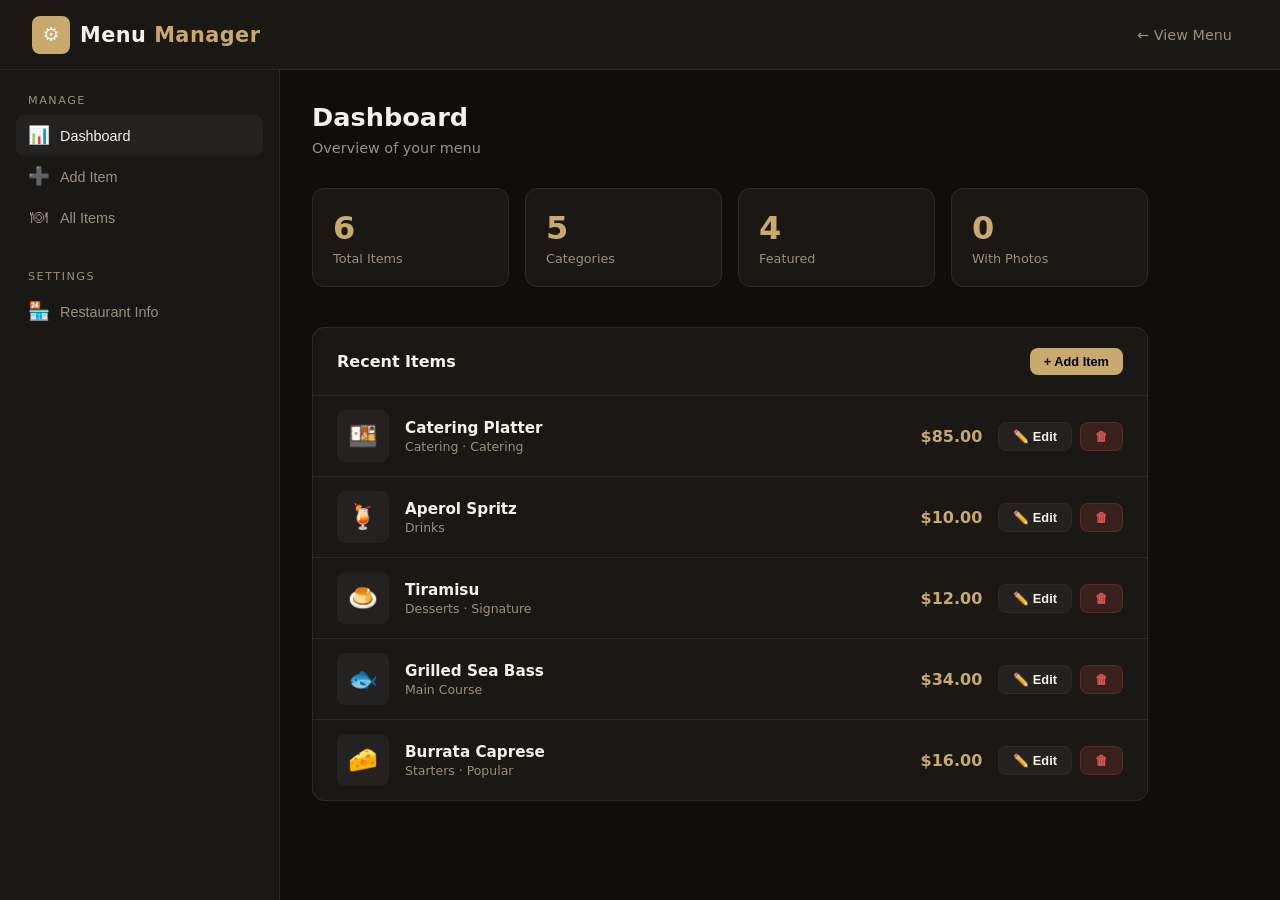
==== admin.html @ a6dc69e6 "menu mangment system" ====
<!DOCTYPE html>
<html lang="en">
<head>
  <meta charset="UTF-8" />
  <meta name="viewport" content="width=device-width, initial-scale=1.0" />
  <title>Admin — Menu Manager</title>
  <link rel="stylesheet" href="style.css" />
</head>
<body>

<header class="site-header">
  <div class="logo">
    <div class="logo-icon">⚙️</div>
    <div class="logo-text">Menu <span>Manager</span></div>
  </div>
  <nav class="header-nav">
    <a href="index.html">← View Menu</a>
  </nav>
</header>

<div class="admin-layout">

  <!-- SIDEBAR -->
  <aside class="admin-sidebar">
    <div class="sidebar-section">
      <div class="sidebar-label">Manage</div>
      <button class="sidebar-btn active" data-view="dashboard" onclick="switchView('dashboard', this)">
        <span class="icon">📊</span> Dashboard
      </button>
      <button class="sidebar-btn" data-view="add-item" onclick="switchView('add-item', this)">
        <span class="icon">➕</span> Add Item
      </button>
      <button class="sidebar-btn" data-view="items" onclick="switchView('items', this)">
        <span class="icon">🍽</span> All Items
      </button>
    </div>
    <div class="sidebar-section">
      <div class="sidebar-label">Settings</div>
      <button class="sidebar-btn" data-view="settings" onclick="switchView('settings', this)">
        <span class="icon">🏪</span> Restaurant Info
      </button>
    </div>
  </aside>

  <!-- MAIN CONTENT -->
  <main class="admin-main">

    <!-- DASHBOARD -->
    <div id="view-dashboard">
      <div class="admin-page-title">Dashboard</div>
      <div class="admin-page-sub">Overview of your menu</div>
      <div class="stats-row" id="stats-row"></div>
      <div class="items-card">
        <div class="items-header">
          <h2>Recent Items</h2>
          <button class="btn btn-primary btn-sm" onclick="switchView('add-item', document.querySelector('[data-view=add-item]'))">+ Add Item</button>
        </div>
        <ul class="items-list" id="recent-list"></ul>
      </div>
    </div>

    <!-- ADD / EDIT ITEM -->
    <div id="view-add-item" style="display:none">
      <div class="admin-page-title" id="form-title">Add New Item</div>
      <div class="admin-page-sub">Fill in the details below</div>

      <div class="form-card">
        <h2>Item Details</h2>
        <form id="item-form" novalidate>
          <input type="hidden" id="edit-id" />
          <div class="form-grid">
            <div class="form-group">
              <label for="f-title">Food Title *</label>
              <input type="text" id="f-title" placeholder="e.g. Truffle Risotto" required />
            </div>
            <div class="form-group">
              <label for="f-category">Category *</label>
              <select id="f-category" required>
                <option value="">Select category…</option>
              </select>
            </div>
            <div class="form-group">
              <label for="f-price">Price (USD) *</label>
              <input type="number" id="f-price" placeholder="0.00" min="0" step="0.01" required />
            </div>
            <div class="form-group">
              <label for="f-badge">Badge / Label</label>
              <input type="text" id="f-badge" placeholder="e.g. Chef's Pick, Popular…" />
            </div>
            <div class="form-group">
              <label for="f-emoji">Emoji (if no photo)</label>
              <input type="text" id="f-emoji" placeholder="🍝" maxlength="4" />
            </div>
            <div class="form-group full">
              <label for="f-desc">Short Description *</label>
              <textarea id="f-desc" placeholder="Brief description shown on the menu card…" required></textarea>
            </div>
            <div class="form-group full">
              <label for="f-recipe">Recipe &amp; Ingredients</label>
              <textarea id="f-recipe" style="min-height:140px" placeholder="List ingredients and preparation steps…"></textarea>
            </div>
            <div class="form-group full">
              <label>Photo</label>
              <div class="upload-zone" id="upload-zone">
                <input type="file" id="f-image" accept="image/*" aria-label="Upload food photo" />
                <div class="upload-icon">📷</div>
                <div class="upload-text">Click or drag &amp; drop a photo<br><small>JPG, PNG, WebP — max 5MB</small></div>
                <div class="upload-preview" id="upload-preview">
                  <img id="preview-img" src="" alt="Preview" />
                </div>
              </div>
            </div>
          </div>
          <div class="form-actions">
            <button type="submit" class="btn btn-primary" id="submit-btn">Save Item</button>
            <button type="button" class="btn btn-ghost" onclick="resetForm()">Clear</button>
          </div>
        </form>
      </div>
    </div>

    <!-- ALL ITEMS -->
    <div id="view-items" style="display:none">
      <div class="admin-page-title">All Items</div>
      <div class="admin-page-sub">Manage your menu items</div>
      <div class="items-card">
        <div class="items-header">
          <h2 id="items-count">Items</h2>
          <input type="search" class="search-input" id="search-input" placeholder="Search items…" oninput="renderItemsList()" />
        </div>
        <ul class="items-list" id="items-list"></ul>
      </div>
    </div>

    <!-- SETTINGS -->
    <div id="view-settings" style="display:none">
      <div class="admin-page-title">Restaurant Info</div>
      <div class="admin-page-sub">This info appears on the public menu page</div>
      <div class="form-card">
        <h2>Details</h2>
        <form id="settings-form" novalidate>
          <div class="form-grid">
            <div class="form-group">
              <label for="s-name">Restaurant Name</label>
              <input type="text" id="s-name" />
            </div>
            <div class="form-group">
              <label for="s-tagline">Tagline</label>
              <input type="text" id="s-tagline" placeholder="e.g. Fine Dining &amp; Catering" />
            </div>
            <div class="form-group">
              <label for="s-phone">Display Phone</label>
              <input type="tel" id="s-phone" placeholder="+1 (555) 123-4567" />
            </div>
            <div class="form-group">
              <label for="s-whatsapp">
                WhatsApp Number <span style="color:var(--text-muted);font-weight:400">(optional)</span>
              </label>
              <input type="tel" id="s-whatsapp" placeholder="e.g. 447547226868 — digits only, with country code" />
            </div>
            <div class="form-group">
              <label for="s-telegram">
                Telegram Number / Username <span style="color:var(--text-muted);font-weight:400">(optional)</span>
              </label>
              <input type="text" id="s-telegram" placeholder="e.g. 447547226868 or @yourusername" />
            </div>
            <div class="form-group">
              <label for="s-email">Email</label>
              <input type="email" id="s-email" />
            </div>
            <div class="form-group">
              <label for="s-address">Address</label>
              <input type="text" id="s-address" />
            </div>
            <div class="form-group full">
              <label for="s-desc">About / Description</label>
              <textarea id="s-desc"></textarea>
            </div>
          </div>
          <div class="form-actions">
            <button type="submit" class="btn btn-primary">Save Changes</button>
          </div>
        </form>
      </div>

      <!-- EXPORT -->
      <div class="form-card" style="margin-top:0">
        <h2>📤 Publish Menu</h2>
        <p style="color:var(--text-muted);font-size:0.9rem;margin-bottom:20px;line-height:1.6">
          Customers load the menu from <code style="background:var(--bg3);padding:2px 6px;border-radius:4px">menu.json</code> on your server.
          After making changes, export and upload this file to your hosting (Netlify, GitHub Pages, cPanel, etc.).
        </p>
        <div style="background:var(--bg3);border-radius:10px;padding:16px;margin-bottom:20px;font-size:0.85rem;line-height:1.8;color:var(--text-muted)">
          <strong style="color:var(--text)">How it works:</strong><br>
          1. Edit your menu items and restaurant info above<br>
          2. Click <strong style="color:var(--primary)">Export menu.json</strong> to download the file<br>
          3. Upload <code style="background:var(--bg);padding:1px 5px;border-radius:3px">menu.json</code> to the same folder as <code style="background:var(--bg);padding:1px 5px;border-radius:3px">index.html</code> on your host<br>
          4. Customers scanning your QR code will see the updated menu instantly
        </div>
        <button class="btn btn-primary" onclick="exportMenuJSON()">⬇ Export menu.json</button>
      </div>
    </div>

  </main>
</div>

<!-- DELETE CONFIRM MODAL -->
<div class="modal-overlay" id="confirm-overlay">
  <div class="modal" style="max-width:400px;padding:32px;border-radius:16px">
    <div style="font-size:2rem;margin-bottom:12px">🗑️</div>
    <div style="font-size:1.1rem;font-weight:700;margin-bottom:8px">Delete Item?</div>
    <div style="color:var(--text-muted);font-size:0.9rem;margin-bottom:24px" id="confirm-msg">This action cannot be undone.</div>
    <div style="display:flex;gap:12px">
      <button class="btn btn-danger" id="confirm-yes">Delete</button>
      <button class="btn btn-ghost" onclick="closeConfirm()">Cancel</button>
    </div>
  </div>
</div>

<script src="app.js"></script>
<script>
  // ── STATE ───────────────────────────────────────────────────
  let items = [];
  let currentImageData = '';
  let pendingDeleteId = null;

  // ── INIT ────────────────────────────────────────────────────
  function init() {
    items = getItems();
    populateCategorySelect();
    loadSettings();
    renderDashboard();
    setupImageUpload();
    setupForms();
  }

  function populateCategorySelect() {
    const sel = document.getElementById('f-category');
    sel.innerHTML = '<option value="">Select category…</option>';
    CATEGORIES.forEach(cat => {
      const opt = document.createElement('option');
      opt.value = cat;
      opt.textContent = cat;
      sel.appendChild(opt);
    });
    // Also add any custom categories already in use
    const existing = [...new Set(items.map(i => i.category))];
    existing.forEach(cat => {
      if (!CATEGORIES.includes(cat)) {
        const opt = document.createElement('option');
        opt.value = cat;
        opt.textContent = cat;
        sel.appendChild(opt);
      }
    });
  }

  // ── VIEW SWITCHING ──────────────────────────────────────────
  function switchView(view, btn) {
    document.querySelectorAll('[id^="view-"]').forEach(el => el.style.display = 'none');
    document.getElementById(`view-${view}`).style.display = 'block';
    document.querySelectorAll('.sidebar-btn').forEach(b => b.classList.remove('active'));
    if (btn) btn.classList.add('active');

    if (view === 'items') renderItemsList();
    if (view === 'dashboard') renderDashboard();
  }

  // ── DASHBOARD ───────────────────────────────────────────────
  function renderDashboard() {
    const cats = [...new Set(items.map(i => i.category))];
    document.getElementById('stats-row').innerHTML = `
      <div class="stat-card"><div class="stat-value">${items.length}</div><div class="stat-label">Total Items</div></div>
      <div class="stat-card"><div class="stat-value">${cats.length}</div><div class="stat-label">Categories</div></div>
      <div class="stat-card"><div class="stat-value">${items.filter(i=>i.badge).length}</div><div class="stat-label">Featured</div></div>
      <div class="stat-card"><div class="stat-value">${items.filter(i=>i.image).length}</div><div class="stat-label">With Photos</div></div>
    `;
    const recent = [...items].slice(-5).reverse();
    document.getElementById('recent-list').innerHTML = recent.map(item => itemRowHTML(item)).join('') || '<li style="padding:24px;text-align:center;color:var(--text-muted)">No items yet</li>';
    attachRowListeners(document.getElementById('recent-list'));
  }

  // ── ITEMS LIST ──────────────────────────────────────────────
  function renderItemsList() {
    const q = (document.getElementById('search-input')?.value || '').toLowerCase();
    const filtered = q ? items.filter(i =>
      i.title.toLowerCase().includes(q) ||
      i.category.toLowerCase().includes(q)
    ) : items;

    document.getElementById('items-count').textContent = `${filtered.length} Item${filtered.length !== 1 ? 's' : ''}`;
    const list = document.getElementById('items-list');
    list.innerHTML = filtered.map(item => itemRowHTML(item)).join('') ||
      '<li style="padding:40px;text-align:center;color:var(--text-muted)">No items found</li>';
    attachRowListeners(list);
  }

  function itemRowHTML(item) {
    const thumb = item.image
      ? `<div class="item-thumb"><img src="${item.image}" alt="${escHtml(item.title)}" /></div>`
      : `<div class="item-thumb">${item.emoji || '🍽'}</div>`;
    return `
      <li class="item-row" data-id="${item.id}">
        ${thumb}
        <div class="item-info">
          <div class="item-name">${escHtml(item.title)}</div>
          <div class="item-meta">${escHtml(item.category)}${item.badge ? ` · ${escHtml(item.badge)}` : ''}</div>
        </div>
        <div class="item-price">$${escHtml(item.price)}</div>
        <div class="item-actions">
          <button class="btn btn-ghost btn-sm edit-btn" data-id="${item.id}">✏️ Edit</button>
          <button class="btn btn-danger btn-sm delete-btn" data-id="${item.id}">🗑</button>
        </div>
      </li>`;
  }

  function attachRowListeners(container) {
    container.querySelectorAll('.edit-btn').forEach(btn => {
      btn.addEventListener('click', () => editItem(btn.dataset.id));
    });
    container.querySelectorAll('.delete-btn').forEach(btn => {
      btn.addEventListener('click', () => confirmDelete(btn.dataset.id));
    });
  }

  // ── FORM ────────────────────────────────────────────────────
  function setupForms() {
    document.getElementById('item-form').addEventListener('submit', e => {
      e.preventDefault();
      saveItem();
    });
    document.getElementById('settings-form').addEventListener('submit', e => {
      e.preventDefault();
      saveSettings();
    });
  }

  function saveItem() {
    const id = document.getElementById('edit-id').value;
    const title = document.getElementById('f-title').value.trim();
    const category = document.getElementById('f-category').value;
    const price = parseFloat(document.getElementById('f-price').value).toFixed(2);
    const desc = document.getElementById('f-desc').value.trim();

    if (!title || !category || !price || !desc) {
      showToast('Please fill in all required fields', 'error');
      return;
    }

    const item = {
      id: id || generateId(),
      title,
      category,
      price,
      description: desc,
      recipe: document.getElementById('f-recipe').value.trim(),
      badge: document.getElementById('f-badge').value.trim(),
      emoji: document.getElementById('f-emoji').value.trim() || '🍽',
      image: currentImageData,
    };

    if (id) {
      const idx = items.findIndex(i => i.id === id);
      if (idx !== -1) items[idx] = item;
      showToast('Item updated successfully');
    } else {
      items.push(item);
      showToast('Item added to menu');
    }

    saveItems(items);
    resetForm();
    switchView('items', document.querySelector('[data-view=items]'));
    renderItemsList();
  }

  function editItem(id) {
    const item = items.find(i => i.id === id);
    if (!item) return;

    document.getElementById('edit-id').value = item.id;
    document.getElementById('f-title').value = item.title;
    document.getElementById('f-category').value = item.category;
    document.getElementById('f-price').value = item.price;
    document.getElementById('f-desc').value = item.description;
    document.getElementById('f-recipe').value = item.recipe || '';
    document.getElementById('f-badge').value = item.badge || '';
    document.getElementById('f-emoji').value = item.emoji || '';
    currentImageData = item.image || '';

    if (item.image) {
      document.getElementById('preview-img').src = item.image;
      document.getElementById('upload-preview').style.display = 'block';
    } else {
      document.getElementById('upload-preview').style.display = 'none';
    }

    document.getElementById('form-title').textContent = 'Edit Item';
    document.getElementById('submit-btn').textContent = 'Update Item';
    switchView('add-item', document.querySelector('[data-view=add-item]'));
    window.scrollTo({ top: 0, behavior: 'smooth' });
  }

  function resetForm() {
    document.getElementById('item-form').reset();
    document.getElementById('edit-id').value = '';
    document.getElementById('form-title').textContent = 'Add New Item';
    document.getElementById('submit-btn').textContent = 'Save Item';
    document.getElementById('upload-preview').style.display = 'none';
    currentImageData = '';
  }

  // ── IMAGE UPLOAD ─────────────────────────────────────────────
  function setupImageUpload() {
    const zone = document.getElementById('upload-zone');
    const input = document.getElementById('f-image');

    input.addEventListener('change', async () => {
      const file = input.files[0];
      if (!file) return;
      if (file.size > 5 * 1024 * 1024) {
        showToast('Image must be under 5MB', 'error');
        return;
      }
      currentImageData = await readFileAsDataURL(file);
      document.getElementById('preview-img').src = currentImageData;
      document.getElementById('upload-preview').style.display = 'block';
    });

    zone.addEventListener('dragover', e => { e.preventDefault(); zone.classList.add('drag-over'); });
    zone.addEventListener('dragleave', () => zone.classList.remove('drag-over'));
    zone.addEventListener('drop', async e => {
      e.preventDefault();
      zone.classList.remove('drag-over');
      const file = e.dataTransfer.files[0];
      if (!file || !file.type.startsWith('image/')) return;
      if (file.size > 5 * 1024 * 1024) { showToast('Image must be under 5MB', 'error'); return; }
      currentImageData = await readFileAsDataURL(file);
      document.getElementById('preview-img').src = currentImageData;
      document.getElementById('upload-preview').style.display = 'block';
    });
  }

  // ── DELETE ───────────────────────────────────────────────────
  function confirmDelete(id) {
    const item = items.find(i => i.id === id);
    if (!item) return;
    pendingDeleteId = id;
    document.getElementById('confirm-msg').textContent = `Delete "${item.title}"? This cannot be undone.`;
    document.getElementById('confirm-overlay').classList.add('open');
  }

  function closeConfirm() {
    document.getElementById('confirm-overlay').classList.remove('open');
    pendingDeleteId = null;
  }

  document.getElementById('confirm-yes').addEventListener('click', () => {
    if (!pendingDeleteId) return;
    items = items.filter(i => i.id !== pendingDeleteId);
    saveItems(items);
    closeConfirm();
    showToast('Item deleted');
    renderItemsList();
    renderDashboard();
  });

  document.getElementById('confirm-overlay').addEventListener('click', e => {
    if (e.target === document.getElementById('confirm-overlay')) closeConfirm();
  });

  // ── SETTINGS ────────────────────────────────────────────────
  function loadSettings() {
    const info = getRestaurantInfo();
    document.getElementById('s-name').value = info.name || '';
    document.getElementById('s-tagline').value = info.tagline || '';
    document.getElementById('s-phone').value = info.phone || '';
    document.getElementById('s-whatsapp').value = info.whatsapp || '';
    document.getElementById('s-telegram').value = info.telegram || '';
    document.getElementById('s-email').value = info.email || '';
    document.getElementById('s-address').value = info.address || '';
    document.getElementById('s-desc').value = info.description || '';
  }

  function saveSettings() {
    const info = {
      name: document.getElementById('s-name').value.trim(),
      tagline: document.getElementById('s-tagline').value.trim(),
      phone: document.getElementById('s-phone').value.trim(),
      whatsapp: document.getElementById('s-whatsapp').value.replace(/\D/g, ''),
      telegram: document.getElementById('s-telegram').value.trim(),
      email: document.getElementById('s-email').value.trim(),
      address: document.getElementById('s-address').value.trim(),
      description: document.getElementById('s-desc').value.trim(),
    };
    saveRestaurantInfo(info);
    showToast('Restaurant info saved');
  }

  // ── EXPORT menu.json ─────────────────────────────────────────
  function exportMenuJSON() {
    const data = {
      restaurant: getRestaurantInfo(),
      items: getItems(),
    };
    const blob = new Blob([JSON.stringify(data, null, 2)], { type: 'application/json' });
    const url = URL.createObjectURL(blob);
    const a = document.createElement('a');
    a.href = url;
    a.download = 'menu.json';
    a.click();
    URL.revokeObjectURL(url);
    showToast('menu.json downloaded — upload it to your host');
  }

  // ── UTILS ────────────────────────────────────────────────────
  function escHtml(str) {
    return String(str ?? '').replace(/&/g,'&amp;').replace(/</g,'&lt;').replace(/>/g,'&gt;').replace(/"/g,'&quot;');
  }

  init();
</script>
</body>
</html>
---- style.css ----
* {
  margin: 0;
  padding: 0;
  box-sizing: border-box;
}

:root {
  --primary: #c8a96e;
  --primary-dark: #a8843e;
  --bg: #0f0e0c;
  --bg2: #1a1814;
  --bg3: #242220;
  --text: #f5f0e8;
  --text-muted: #9a9080;
  --border: #2e2b26;
  --danger: #e05555;
  --success: #5cb85c;
  --radius: 12px;
  --shadow: 0 4px 24px rgba(0,0,0,0.4);
}

body {
  font-family: 'Segoe UI', system-ui, sans-serif;
  background: var(--bg);
  color: var(--text);
  min-height: 100vh;
}

/* ── HEADER ── */
.site-header {
  background: var(--bg2);
  border-bottom: 1px solid var(--border);
  padding: 0 2rem;
  display: flex;
  align-items: center;
  justify-content: space-between;
  height: 70px;
  position: sticky;
  top: 0;
  z-index: 100;
  backdrop-filter: blur(10px);
}

.logo {
  display: flex;
  align-items: center;
  gap: 10px;
}

.logo-icon {
  width: 38px;
  height: 38px;
  background: var(--primary);
  border-radius: 8px;
  display: flex;
  align-items: center;
  justify-content: center;
  font-size: 1.2rem;
}

.logo-text {
  font-size: 1.3rem;
  font-weight: 700;
  letter-spacing: 0.5px;
}

.logo-text span {
  color: var(--primary);
}

.header-nav a {
  color: var(--text-muted);
  text-decoration: none;
  font-size: 0.9rem;
  padding: 8px 16px;
  border-radius: 8px;
  transition: all 0.2s;
}

.header-nav a:hover {
  color: var(--text);
  background: var(--bg3);
}

/* ── HERO ── */
.hero {
  text-align: center;
  padding: 80px 2rem 60px;
  background: radial-gradient(ellipse at top, #2a2318 0%, var(--bg) 70%);
}

.hero-tag {
  display: inline-block;
  background: rgba(200,169,110,0.15);
  color: var(--primary);
  border: 1px solid rgba(200,169,110,0.3);
  padding: 4px 14px;
  border-radius: 20px;
  font-size: 0.8rem;
  letter-spacing: 1px;
  text-transform: uppercase;
  margin-bottom: 20px;
}

.hero h1 {
  font-size: clamp(2rem, 5vw, 3.5rem);
  font-weight: 800;
  line-height: 1.15;
  margin-bottom: 16px;
}

.hero h1 span {
  color: var(--primary);
}

.hero p {
  color: var(--text-muted);
  font-size: 1.1rem;
  max-width: 500px;
  margin: 0 auto 32px;
}

/* ── CATEGORY FILTER ── */
.category-bar {
  display: flex;
  gap: 10px;
  justify-content: center;
  flex-wrap: wrap;
  padding: 0 2rem 48px;
}

.cat-btn {
  background: var(--bg3);
  border: 1px solid var(--border);
  color: var(--text-muted);
  padding: 8px 20px;
  border-radius: 30px;
  cursor: pointer;
  font-size: 0.9rem;
  transition: all 0.2s;
}

.cat-btn:hover,
.cat-btn.active {
  background: var(--primary);
  border-color: var(--primary);
  color: #000;
  font-weight: 600;
}

/* ── MENU GRID ── */
.menu-section {
  padding: 0 2rem 80px;
  max-width: 1200px;
  margin: 0 auto;
}

.section-title {
  font-size: 1.4rem;
  font-weight: 700;
  margin-bottom: 24px;
  padding-bottom: 12px;
  border-bottom: 1px solid var(--border);
  display: flex;
  align-items: center;
  gap: 10px;
}

.section-title::before {
  content: '';
  width: 4px;
  height: 22px;
  background: var(--primary);
  border-radius: 2px;
  display: inline-block;
}

.menu-grid {
  display: grid;
  grid-template-columns: repeat(auto-fill, minmax(280px, 1fr));
  gap: 24px;
}

.menu-card {
  background: var(--bg2);
  border: 1px solid var(--border);
  border-radius: var(--radius);
  overflow: hidden;
  transition: transform 0.2s, box-shadow 0.2s;
  cursor: pointer;
}

.menu-card:hover {
  transform: translateY(-4px);
  box-shadow: var(--shadow);
  border-color: rgba(200,169,110,0.3);
}

.card-img {
  width: 100%;
  height: 200px;
  object-fit: cover;
  background: var(--bg3);
  display: flex;
  align-items: center;
  justify-content: center;
  font-size: 3rem;
}

.card-img img {
  width: 100%;
  height: 100%;
  object-fit: cover;
}

.card-body {
  padding: 16px;
}

.card-category {
  font-size: 0.75rem;
  color: var(--primary);
  text-transform: uppercase;
  letter-spacing: 0.8px;
  margin-bottom: 6px;
}

.card-title {
  font-size: 1.1rem;
  font-weight: 700;
  margin-bottom: 8px;
}

.card-desc {
  font-size: 0.85rem;
  color: var(--text-muted);
  line-height: 1.5;
  margin-bottom: 14px;
  display: -webkit-box;
  -webkit-line-clamp: 2;
  line-clamp: 2;
  -webkit-box-orient: vertical;
  overflow: hidden;
}

.card-footer {
  display: flex;
  align-items: center;
  justify-content: space-between;
}

.card-price {
  font-size: 1.2rem;
  font-weight: 800;
  color: var(--primary);
}

.card-badge {
  font-size: 0.75rem;
  padding: 3px 10px;
  border-radius: 20px;
  background: rgba(200,169,110,0.15);
  color: var(--primary);
  border: 1px solid rgba(200,169,110,0.2);
}

/* ── MODAL (recipe view) ── */
.modal-overlay {
  position: fixed;
  inset: 0;
  background: rgba(0,0,0,0.75);
  z-index: 200;
  display: flex;
  align-items: center;
  justify-content: center;
  padding: 20px;
  opacity: 0;
  pointer-events: none;
  transition: opacity 0.2s;
}

.modal-overlay.open {
  opacity: 1;
  pointer-events: all;
}

.modal {
  background: var(--bg2);
  border: 1px solid var(--border);
  border-radius: 16px;
  max-width: 560px;
  width: 100%;
  max-height: 90vh;
  overflow-y: auto;
  transform: scale(0.95);
  transition: transform 0.2s;
}

.modal-overlay.open .modal {
  transform: scale(1);
}

.modal-img {
  width: 100%;
  height: 260px;
  object-fit: cover;
  background: var(--bg3);
  display: flex;
  align-items: center;
  justify-content: center;
  font-size: 5rem;
  border-radius: 16px 16px 0 0;
}

.modal-img img {
  width: 100%;
  height: 100%;
  object-fit: cover;
  border-radius: 16px 16px 0 0;
}

.modal-body {
  padding: 24px;
}

.modal-category {
  font-size: 0.75rem;
  color: var(--primary);
  text-transform: uppercase;
  letter-spacing: 1px;
  margin-bottom: 8px;
}

.modal-title {
  font-size: 1.6rem;
  font-weight: 800;
  margin-bottom: 12px;
}

.modal-price {
  font-size: 1.4rem;
  font-weight: 800;
  color: var(--primary);
  margin-bottom: 16px;
}

.modal-desc {
  color: var(--text-muted);
  line-height: 1.7;
  margin-bottom: 20px;
}

.modal-recipe-title {
  font-size: 0.85rem;
  text-transform: uppercase;
  letter-spacing: 1px;
  color: var(--text-muted);
  margin-bottom: 10px;
}

.modal-recipe {
  background: var(--bg3);
  border-radius: 8px;
  padding: 16px;
  font-size: 0.9rem;
  line-height: 1.7;
  color: var(--text);
  white-space: pre-wrap;
}

.modal-close {
  position: absolute;
  top: 16px;
  right: 16px;
  background: rgba(0,0,0,0.5);
  border: none;
  color: #fff;
  width: 36px;
  height: 36px;
  border-radius: 50%;
  cursor: pointer;
  font-size: 1.1rem;
  display: flex;
  align-items: center;
  justify-content: center;
}

.modal-wrapper {
  position: relative;
}

/* ── EMPTY STATE ── */
.empty-state {
  text-align: center;
  padding: 80px 20px;
  color: var(--text-muted);
}

.empty-state .icon {
  font-size: 3rem;
  margin-bottom: 16px;
}

/* ── FOOTER ── */
footer {
  text-align: center;
  padding: 32px;
  border-top: 1px solid var(--border);
  color: var(--text-muted);
  font-size: 0.85rem;
}

footer a {
  color: var(--primary);
  text-decoration: none;
}

/* ══════════════════════════════
   ADMIN PAGE
══════════════════════════════ */

.admin-layout {
  display: grid;
  grid-template-columns: 280px 1fr;
  min-height: calc(100vh - 70px);
}

.admin-sidebar {
  background: var(--bg2);
  border-right: 1px solid var(--border);
  padding: 24px 16px;
  position: sticky;
  top: 70px;
  height: calc(100vh - 70px);
  overflow-y: auto;
}

.sidebar-section {
  margin-bottom: 32px;
}

.sidebar-label {
  font-size: 0.7rem;
  text-transform: uppercase;
  letter-spacing: 1.5px;
  color: var(--text-muted);
  padding: 0 12px;
  margin-bottom: 8px;
}

.sidebar-btn {
  display: flex;
  align-items: center;
  gap: 10px;
  width: 100%;
  padding: 10px 12px;
  border-radius: 8px;
  border: none;
  background: transparent;
  color: var(--text-muted);
  cursor: pointer;
  font-size: 0.9rem;
  text-align: left;
  transition: all 0.15s;
  text-decoration: none;
}

.sidebar-btn:hover,
.sidebar-btn.active {
  background: var(--bg3);
  color: var(--text);
}

.sidebar-btn .icon {
  font-size: 1.1rem;
  width: 22px;
  text-align: center;
}

.admin-main {
  padding: 32px;
  max-width: 900px;
}

.admin-page-title {
  font-size: 1.6rem;
  font-weight: 800;
  margin-bottom: 8px;
}

.admin-page-sub {
  color: var(--text-muted);
  margin-bottom: 32px;
  font-size: 0.9rem;
}

/* ── STATS ── */
.stats-row {
  display: grid;
  grid-template-columns: repeat(auto-fill, minmax(160px, 1fr));
  gap: 16px;
  margin-bottom: 40px;
}

.stat-card {
  background: var(--bg2);
  border: 1px solid var(--border);
  border-radius: var(--radius);
  padding: 20px;
}

.stat-value {
  font-size: 2rem;
  font-weight: 800;
  color: var(--primary);
}

.stat-label {
  font-size: 0.8rem;
  color: var(--text-muted);
  margin-top: 4px;
}

/* ── FORM ── */
.form-card {
  background: var(--bg2);
  border: 1px solid var(--border);
  border-radius: var(--radius);
  padding: 28px;
  margin-bottom: 32px;
}

.form-card h2 {
  font-size: 1.1rem;
  font-weight: 700;
  margin-bottom: 24px;
  padding-bottom: 14px;
  border-bottom: 1px solid var(--border);
}

.form-grid {
  display: grid;
  grid-template-columns: 1fr 1fr;
  gap: 16px;
}

.form-group {
  display: flex;
  flex-direction: column;
  gap: 6px;
}

.form-group.full {
  grid-column: 1 / -1;
}

label {
  font-size: 0.82rem;
  color: var(--text-muted);
  font-weight: 500;
}

input, select, textarea {
  background: var(--bg3);
  border: 1px solid var(--border);
  border-radius: 8px;
  color: var(--text);
  padding: 10px 14px;
  font-size: 0.9rem;
  outline: none;
  transition: border-color 0.2s;
  font-family: inherit;
}

input:focus, select:focus, textarea:focus {
  border-color: var(--primary);
}

textarea {
  resize: vertical;
  min-height: 90px;
}

select option {
  background: var(--bg3);
}

/* ── IMAGE UPLOAD ── */
.upload-zone {
  border: 2px dashed var(--border);
  border-radius: 10px;
  padding: 28px;
  text-align: center;
  cursor: pointer;
  transition: all 0.2s;
  position: relative;
}

.upload-zone:hover,
.upload-zone.drag-over {
  border-color: var(--primary);
  background: rgba(200,169,110,0.05);
}

.upload-zone input[type="file"] {
  position: absolute;
  inset: 0;
  opacity: 0;
  cursor: pointer;
  width: 100%;
  height: 100%;
}

.upload-icon {
  font-size: 2rem;
  margin-bottom: 8px;
}

.upload-text {
  font-size: 0.85rem;
  color: var(--text-muted);
}

.upload-preview {
  margin-top: 12px;
  display: none;
}

.upload-preview img {
  max-height: 140px;
  border-radius: 8px;
  border: 1px solid var(--border);
}

/* ── BUTTONS ── */
.btn {
  padding: 10px 22px;
  border-radius: 8px;
  border: none;
  cursor: pointer;
  font-size: 0.9rem;
  font-weight: 600;
  transition: all 0.2s;
  display: inline-flex;
  align-items: center;
  gap: 8px;
}

.btn-primary {
  background: var(--primary);
  color: #000;
}

.btn-primary:hover {
  background: var(--primary-dark);
}

.btn-ghost {
  background: var(--bg3);
  color: var(--text);
  border: 1px solid var(--border);
}

.btn-ghost:hover {
  border-color: var(--primary);
  color: var(--primary);
}

.btn-danger {
  background: rgba(224,85,85,0.15);
  color: var(--danger);
  border: 1px solid rgba(224,85,85,0.2);
}

.btn-danger:hover {
  background: var(--danger);
  color: #fff;
}

.btn-sm {
  padding: 6px 14px;
  font-size: 0.8rem;
}

.form-actions {
  display: flex;
  gap: 12px;
  margin-top: 20px;
  padding-top: 20px;
  border-top: 1px solid var(--border);
}

/* ── ITEMS TABLE ── */
.items-card {
  background: var(--bg2);
  border: 1px solid var(--border);
  border-radius: var(--radius);
  overflow: hidden;
}

.items-header {
  padding: 20px 24px;
  border-bottom: 1px solid var(--border);
  display: flex;
  align-items: center;
  justify-content: space-between;
}

.items-header h2 {
  font-size: 1rem;
  font-weight: 700;
}

.search-input {
  background: var(--bg3);
  border: 1px solid var(--border);
  border-radius: 8px;
  color: var(--text);
  padding: 8px 14px;
  font-size: 0.85rem;
  outline: none;
  width: 220px;
}

.search-input:focus {
  border-color: var(--primary);
}

.items-list {
  list-style: none;
}

.item-row {
  display: flex;
  align-items: center;
  gap: 16px;
  padding: 14px 24px;
  border-bottom: 1px solid var(--border);
  transition: background 0.15s;
}

.item-row:last-child {
  border-bottom: none;
}

.item-row:hover {
  background: var(--bg3);
}

.item-thumb {
  width: 52px;
  height: 52px;
  border-radius: 8px;
  object-fit: cover;
  background: var(--bg3);
  flex-shrink: 0;
  display: flex;
  align-items: center;
  justify-content: center;
  font-size: 1.5rem;
  overflow: hidden;
}

.item-thumb img {
  width: 100%;
  height: 100%;
  object-fit: cover;
}

.item-info {
  flex: 1;
  min-width: 0;
}

.item-name {
  font-weight: 600;
  font-size: 0.95rem;
  white-space: nowrap;
  overflow: hidden;
  text-overflow: ellipsis;
}

.item-meta {
  font-size: 0.78rem;
  color: var(--text-muted);
  margin-top: 2px;
}

.item-price {
  font-weight: 700;
  color: var(--primary);
  font-size: 1rem;
  flex-shrink: 0;
}

.item-actions {
  display: flex;
  gap: 8px;
  flex-shrink: 0;
}

/* ── TOAST ── */
.toast {
  position: fixed;
  bottom: 24px;
  right: 24px;
  background: var(--bg2);
  border: 1px solid var(--border);
  border-radius: 10px;
  padding: 14px 20px;
  font-size: 0.9rem;
  z-index: 999;
  transform: translateY(80px);
  opacity: 0;
  transition: all 0.3s;
  display: flex;
  align-items: center;
  gap: 10px;
  max-width: 320px;
  box-shadow: var(--shadow);
}

.toast.show {
  transform: translateY(0);
  opacity: 1;
}

.toast.success { border-left: 3px solid var(--success); }
.toast.error   { border-left: 3px solid var(--danger); }

/* ── RESPONSIVE ── */
@media (max-width: 768px) {
  .admin-layout {
    grid-template-columns: 1fr;
  }

  .admin-sidebar {
    position: static;
    height: auto;
    border-right: none;
    border-bottom: 1px solid var(--border);
    display: flex;
    gap: 8px;
    padding: 12px;
    overflow-x: auto;
  }

  .sidebar-section {
    margin: 0;
    display: flex;
    gap: 4px;
  }

  .sidebar-label { display: none; }

  .admin-main {
    padding: 20px 16px;
  }

  .form-grid {
    grid-template-columns: 1fr;
  }

  .menu-grid {
    grid-template-columns: repeat(auto-fill, minmax(240px, 1fr));
  }

  .site-header {
    padding: 0 1rem;
  }
}
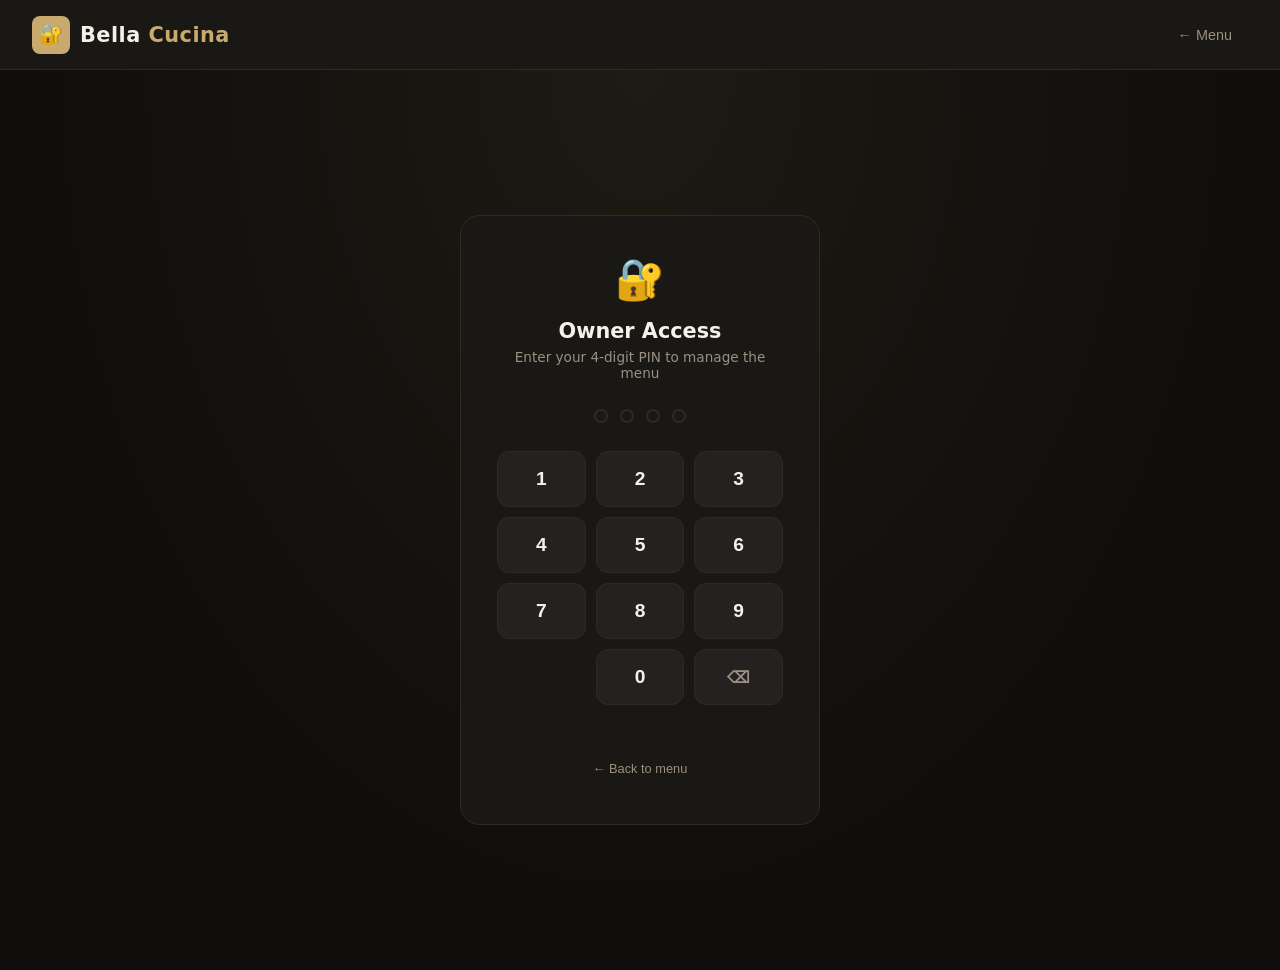
==== commit 691b3e53: "improvments" ====
--- a/admin.html
+++ b/admin.html
@@ -2,523 +2,10 @@
 <html lang="en">
 <head>
   <meta charset="UTF-8" />
-  <meta name="viewport" content="width=device-width, initial-scale=1.0" />
-  <title>Admin — Menu Manager</title>
-  <link rel="stylesheet" href="style.css" />
+  <meta http-equiv="refresh" content="0; url=index.html#admin" />
+  <title>Redirecting…</title>
 </head>
 <body>
-
-<header class="site-header">
-  <div class="logo">
-    <div class="logo-icon">⚙️</div>
-    <div class="logo-text">Menu <span>Manager</span></div>
-  </div>
-  <nav class="header-nav">
-    <a href="index.html">← View Menu</a>
-  </nav>
-</header>
-
-<div class="admin-layout">
-
-  <!-- SIDEBAR -->
-  <aside class="admin-sidebar">
-    <div class="sidebar-section">
-      <div class="sidebar-label">Manage</div>
-      <button class="sidebar-btn active" data-view="dashboard" onclick="switchView('dashboard', this)">
-        <span class="icon">📊</span> Dashboard
-      </button>
-      <button class="sidebar-btn" data-view="add-item" onclick="switchView('add-item', this)">
-        <span class="icon">➕</span> Add Item
-      </button>
-      <button class="sidebar-btn" data-view="items" onclick="switchView('items', this)">
-        <span class="icon">🍽</span> All Items
-      </button>
-    </div>
-    <div class="sidebar-section">
-      <div class="sidebar-label">Settings</div>
-      <button class="sidebar-btn" data-view="settings" onclick="switchView('settings', this)">
-        <span class="icon">🏪</span> Restaurant Info
-      </button>
-    </div>
-  </aside>
-
-  <!-- MAIN CONTENT -->
-  <main class="admin-main">
-
-    <!-- DASHBOARD -->
-    <div id="view-dashboard">
-      <div class="admin-page-title">Dashboard</div>
-      <div class="admin-page-sub">Overview of your menu</div>
-      <div class="stats-row" id="stats-row"></div>
-      <div class="items-card">
-        <div class="items-header">
-          <h2>Recent Items</h2>
-          <button class="btn btn-primary btn-sm" onclick="switchView('add-item', document.querySelector('[data-view=add-item]'))">+ Add Item</button>
-        </div>
-        <ul class="items-list" id="recent-list"></ul>
-      </div>
-    </div>
-
-    <!-- ADD / EDIT ITEM -->
-    <div id="view-add-item" style="display:none">
-      <div class="admin-page-title" id="form-title">Add New Item</div>
-      <div class="admin-page-sub">Fill in the details below</div>
-
-      <div class="form-card">
-        <h2>Item Details</h2>
-        <form id="item-form" novalidate>
-          <input type="hidden" id="edit-id" />
-          <div class="form-grid">
-            <div class="form-group">
-              <label for="f-title">Food Title *</label>
-              <input type="text" id="f-title" placeholder="e.g. Truffle Risotto" required />
-            </div>
-            <div class="form-group">
-              <label for="f-category">Category *</label>
-              <select id="f-category" required>
-                <option value="">Select category…</option>
-              </select>
-            </div>
-            <div class="form-group">
-              <label for="f-price">Price (USD) *</label>
-              <input type="number" id="f-price" placeholder="0.00" min="0" step="0.01" required />
-            </div>
-            <div class="form-group">
-              <label for="f-badge">Badge / Label</label>
-              <input type="text" id="f-badge" placeholder="e.g. Chef's Pick, Popular…" />
-            </div>
-            <div class="form-group">
-              <label for="f-emoji">Emoji (if no photo)</label>
-              <input type="text" id="f-emoji" placeholder="🍝" maxlength="4" />
-            </div>
-            <div class="form-group full">
-              <label for="f-desc">Short Description *</label>
-              <textarea id="f-desc" placeholder="Brief description shown on the menu card…" required></textarea>
-            </div>
-            <div class="form-group full">
-              <label for="f-recipe">Recipe &amp; Ingredients</label>
-              <textarea id="f-recipe" style="min-height:140px" placeholder="List ingredients and preparation steps…"></textarea>
-            </div>
-            <div class="form-group full">
-              <label>Photo</label>
-              <div class="upload-zone" id="upload-zone">
-                <input type="file" id="f-image" accept="image/*" aria-label="Upload food photo" />
-                <div class="upload-icon">📷</div>
-                <div class="upload-text">Click or drag &amp; drop a photo<br><small>JPG, PNG, WebP — max 5MB</small></div>
-                <div class="upload-preview" id="upload-preview">
-                  <img id="preview-img" src="" alt="Preview" />
-                </div>
-              </div>
-            </div>
-          </div>
-          <div class="form-actions">
-            <button type="submit" class="btn btn-primary" id="submit-btn">Save Item</button>
-            <button type="button" class="btn btn-ghost" onclick="resetForm()">Clear</button>
-          </div>
-        </form>
-      </div>
-    </div>
-
-    <!-- ALL ITEMS -->
-    <div id="view-items" style="display:none">
-      <div class="admin-page-title">All Items</div>
-      <div class="admin-page-sub">Manage your menu items</div>
-      <div class="items-card">
-        <div class="items-header">
-          <h2 id="items-count">Items</h2>
-          <input type="search" class="search-input" id="search-input" placeholder="Search items…" oninput="renderItemsList()" />
-        </div>
-        <ul class="items-list" id="items-list"></ul>
-      </div>
-    </div>
-
-    <!-- SETTINGS -->
-    <div id="view-settings" style="display:none">
-      <div class="admin-page-title">Restaurant Info</div>
-      <div class="admin-page-sub">This info appears on the public menu page</div>
-      <div class="form-card">
-        <h2>Details</h2>
-        <form id="settings-form" novalidate>
-          <div class="form-grid">
-            <div class="form-group">
-              <label for="s-name">Restaurant Name</label>
-              <input type="text" id="s-name" />
-            </div>
-            <div class="form-group">
-              <label for="s-tagline">Tagline</label>
-              <input type="text" id="s-tagline" placeholder="e.g. Fine Dining &amp; Catering" />
-            </div>
-            <div class="form-group">
-              <label for="s-phone">Display Phone</label>
-              <input type="tel" id="s-phone" placeholder="+1 (555) 123-4567" />
-            </div>
-            <div class="form-group">
-              <label for="s-whatsapp">
-                WhatsApp Number <span style="color:var(--text-muted);font-weight:400">(optional)</span>
-              </label>
-              <input type="tel" id="s-whatsapp" placeholder="e.g. 447547226868 — digits only, with country code" />
-            </div>
-            <div class="form-group">
-              <label for="s-telegram">
-                Telegram Number / Username <span style="color:var(--text-muted);font-weight:400">(optional)</span>
-              </label>
-              <input type="text" id="s-telegram" placeholder="e.g. 447547226868 or @yourusername" />
-            </div>
-            <div class="form-group">
-              <label for="s-email">Email</label>
-              <input type="email" id="s-email" />
-            </div>
-            <div class="form-group">
-              <label for="s-address">Address</label>
-              <input type="text" id="s-address" />
-            </div>
-            <div class="form-group full">
-              <label for="s-desc">About / Description</label>
-              <textarea id="s-desc"></textarea>
-            </div>
-          </div>
-          <div class="form-actions">
-            <button type="submit" class="btn btn-primary">Save Changes</button>
-          </div>
-        </form>
-      </div>
-
-      <!-- EXPORT -->
-      <div class="form-card" style="margin-top:0">
-        <h2>📤 Publish Menu</h2>
-        <p style="color:var(--text-muted);font-size:0.9rem;margin-bottom:20px;line-height:1.6">
-          Customers load the menu from <code style="background:var(--bg3);padding:2px 6px;border-radius:4px">menu.json</code> on your server.
-          After making changes, export and upload this file to your hosting (Netlify, GitHub Pages, cPanel, etc.).
-        </p>
-        <div style="background:var(--bg3);border-radius:10px;padding:16px;margin-bottom:20px;font-size:0.85rem;line-height:1.8;color:var(--text-muted)">
-          <strong style="color:var(--text)">How it works:</strong><br>
-          1. Edit your menu items and restaurant info above<br>
-          2. Click <strong style="color:var(--primary)">Export menu.json</strong> to download the file<br>
-          3. Upload <code style="background:var(--bg);padding:1px 5px;border-radius:3px">menu.json</code> to the same folder as <code style="background:var(--bg);padding:1px 5px;border-radius:3px">index.html</code> on your host<br>
-          4. Customers scanning your QR code will see the updated menu instantly
-        </div>
-        <button class="btn btn-primary" onclick="exportMenuJSON()">⬇ Export menu.json</button>
-      </div>
-    </div>
-
-  </main>
-</div>
-
-<!-- DELETE CONFIRM MODAL -->
-<div class="modal-overlay" id="confirm-overlay">
-  <div class="modal" style="max-width:400px;padding:32px;border-radius:16px">
-    <div style="font-size:2rem;margin-bottom:12px">🗑️</div>
-    <div style="font-size:1.1rem;font-weight:700;margin-bottom:8px">Delete Item?</div>
-    <div style="color:var(--text-muted);font-size:0.9rem;margin-bottom:24px" id="confirm-msg">This action cannot be undone.</div>
-    <div style="display:flex;gap:12px">
-      <button class="btn btn-danger" id="confirm-yes">Delete</button>
-      <button class="btn btn-ghost" onclick="closeConfirm()">Cancel</button>
-    </div>
-  </div>
-</div>
-
-<script src="app.js"></script>
-<script>
-  // ── STATE ───────────────────────────────────────────────────
-  let items = [];
-  let currentImageData = '';
-  let pendingDeleteId = null;
-
-  // ── INIT ────────────────────────────────────────────────────
-  function init() {
-    items = getItems();
-    populateCategorySelect();
-    loadSettings();
-    renderDashboard();
-    setupImageUpload();
-    setupForms();
-  }
-
-  function populateCategorySelect() {
-    const sel = document.getElementById('f-category');
-    sel.innerHTML = '<option value="">Select category…</option>';
-    CATEGORIES.forEach(cat => {
-      const opt = document.createElement('option');
-      opt.value = cat;
-      opt.textContent = cat;
-      sel.appendChild(opt);
-    });
-    // Also add any custom categories already in use
-    const existing = [...new Set(items.map(i => i.category))];
-    existing.forEach(cat => {
-      if (!CATEGORIES.includes(cat)) {
-        const opt = document.createElement('option');
-        opt.value = cat;
-        opt.textContent = cat;
-        sel.appendChild(opt);
-      }
-    });
-  }
-
-  // ── VIEW SWITCHING ──────────────────────────────────────────
-  function switchView(view, btn) {
-    document.querySelectorAll('[id^="view-"]').forEach(el => el.style.display = 'none');
-    document.getElementById(`view-${view}`).style.display = 'block';
-    document.querySelectorAll('.sidebar-btn').forEach(b => b.classList.remove('active'));
-    if (btn) btn.classList.add('active');
-
-    if (view === 'items') renderItemsList();
-    if (view === 'dashboard') renderDashboard();
-  }
-
-  // ── DASHBOARD ───────────────────────────────────────────────
-  function renderDashboard() {
-    const cats = [...new Set(items.map(i => i.category))];
-    document.getElementById('stats-row').innerHTML = `
-      <div class="stat-card"><div class="stat-value">${items.length}</div><div class="stat-label">Total Items</div></div>
-      <div class="stat-card"><div class="stat-value">${cats.length}</div><div class="stat-label">Categories</div></div>
-      <div class="stat-card"><div class="stat-value">${items.filter(i=>i.badge).length}</div><div class="stat-label">Featured</div></div>
-      <div class="stat-card"><div class="stat-value">${items.filter(i=>i.image).length}</div><div class="stat-label">With Photos</div></div>
-    `;
-    const recent = [...items].slice(-5).reverse();
-    document.getElementById('recent-list').innerHTML = recent.map(item => itemRowHTML(item)).join('') || '<li style="padding:24px;text-align:center;color:var(--text-muted)">No items yet</li>';
-    attachRowListeners(document.getElementById('recent-list'));
-  }
-
-  // ── ITEMS LIST ──────────────────────────────────────────────
-  function renderItemsList() {
-    const q = (document.getElementById('search-input')?.value || '').toLowerCase();
-    const filtered = q ? items.filter(i =>
-      i.title.toLowerCase().includes(q) ||
-      i.category.toLowerCase().includes(q)
-    ) : items;
-
-    document.getElementById('items-count').textContent = `${filtered.length} Item${filtered.length !== 1 ? 's' : ''}`;
-    const list = document.getElementById('items-list');
-    list.innerHTML = filtered.map(item => itemRowHTML(item)).join('') ||
-      '<li style="padding:40px;text-align:center;color:var(--text-muted)">No items found</li>';
-    attachRowListeners(list);
-  }
-
-  function itemRowHTML(item) {
-    const thumb = item.image
-      ? `<div class="item-thumb"><img src="${item.image}" alt="${escHtml(item.title)}" /></div>`
-      : `<div class="item-thumb">${item.emoji || '🍽'}</div>`;
-    return `
-      <li class="item-row" data-id="${item.id}">
-        ${thumb}
-        <div class="item-info">
-          <div class="item-name">${escHtml(item.title)}</div>
-          <div class="item-meta">${escHtml(item.category)}${item.badge ? ` · ${escHtml(item.badge)}` : ''}</div>
-        </div>
-        <div class="item-price">$${escHtml(item.price)}</div>
-        <div class="item-actions">
-          <button class="btn btn-ghost btn-sm edit-btn" data-id="${item.id}">✏️ Edit</button>
-          <button class="btn btn-danger btn-sm delete-btn" data-id="${item.id}">🗑</button>
-        </div>
-      </li>`;
-  }
-
-  function attachRowListeners(container) {
-    container.querySelectorAll('.edit-btn').forEach(btn => {
-      btn.addEventListener('click', () => editItem(btn.dataset.id));
-    });
-    container.querySelectorAll('.delete-btn').forEach(btn => {
-      btn.addEventListener('click', () => confirmDelete(btn.dataset.id));
-    });
-  }
-
-  // ── FORM ────────────────────────────────────────────────────
-  function setupForms() {
-    document.getElementById('item-form').addEventListener('submit', e => {
-      e.preventDefault();
-      saveItem();
-    });
-    document.getElementById('settings-form').addEventListener('submit', e => {
-      e.preventDefault();
-      saveSettings();
-    });
-  }
-
-  function saveItem() {
-    const id = document.getElementById('edit-id').value;
-    const title = document.getElementById('f-title').value.trim();
-    const category = document.getElementById('f-category').value;
-    const price = parseFloat(document.getElementById('f-price').value).toFixed(2);
-    const desc = document.getElementById('f-desc').value.trim();
-
-    if (!title || !category || !price || !desc) {
-      showToast('Please fill in all required fields', 'error');
-      return;
-    }
-
-    const item = {
-      id: id || generateId(),
-      title,
-      category,
-      price,
-      description: desc,
-      recipe: document.getElementById('f-recipe').value.trim(),
-      badge: document.getElementById('f-badge').value.trim(),
-      emoji: document.getElementById('f-emoji').value.trim() || '🍽',
-      image: currentImageData,
-    };
-
-    if (id) {
-      const idx = items.findIndex(i => i.id === id);
-      if (idx !== -1) items[idx] = item;
-      showToast('Item updated successfully');
-    } else {
-      items.push(item);
-      showToast('Item added to menu');
-    }
-
-    saveItems(items);
-    resetForm();
-    switchView('items', document.querySelector('[data-view=items]'));
-    renderItemsList();
-  }
-
-  function editItem(id) {
-    const item = items.find(i => i.id === id);
-    if (!item) return;
-
-    document.getElementById('edit-id').value = item.id;
-    document.getElementById('f-title').value = item.title;
-    document.getElementById('f-category').value = item.category;
-    document.getElementById('f-price').value = item.price;
-    document.getElementById('f-desc').value = item.description;
-    document.getElementById('f-recipe').value = item.recipe || '';
-    document.getElementById('f-badge').value = item.badge || '';
-    document.getElementById('f-emoji').value = item.emoji || '';
-    currentImageData = item.image || '';
-
-    if (item.image) {
-      document.getElementById('preview-img').src = item.image;
-      document.getElementById('upload-preview').style.display = 'block';
-    } else {
-      document.getElementById('upload-preview').style.display = 'none';
-    }
-
-    document.getElementById('form-title').textContent = 'Edit Item';
-    document.getElementById('submit-btn').textContent = 'Update Item';
-    switchView('add-item', document.querySelector('[data-view=add-item]'));
-    window.scrollTo({ top: 0, behavior: 'smooth' });
-  }
-
-  function resetForm() {
-    document.getElementById('item-form').reset();
-    document.getElementById('edit-id').value = '';
-    document.getElementById('form-title').textContent = 'Add New Item';
-    document.getElementById('submit-btn').textContent = 'Save Item';
-    document.getElementById('upload-preview').style.display = 'none';
-    currentImageData = '';
-  }
-
-  // ── IMAGE UPLOAD ─────────────────────────────────────────────
-  function setupImageUpload() {
-    const zone = document.getElementById('upload-zone');
-    const input = document.getElementById('f-image');
-
-    input.addEventListener('change', async () => {
-      const file = input.files[0];
-      if (!file) return;
-      if (file.size > 5 * 1024 * 1024) {
-        showToast('Image must be under 5MB', 'error');
-        return;
-      }
-      currentImageData = await readFileAsDataURL(file);
-      document.getElementById('preview-img').src = currentImageData;
-      document.getElementById('upload-preview').style.display = 'block';
-    });
-
-    zone.addEventListener('dragover', e => { e.preventDefault(); zone.classList.add('drag-over'); });
-    zone.addEventListener('dragleave', () => zone.classList.remove('drag-over'));
-    zone.addEventListener('drop', async e => {
-      e.preventDefault();
-      zone.classList.remove('drag-over');
-      const file = e.dataTransfer.files[0];
-      if (!file || !file.type.startsWith('image/')) return;
-      if (file.size > 5 * 1024 * 1024) { showToast('Image must be under 5MB', 'error'); return; }
-      currentImageData = await readFileAsDataURL(file);
-      document.getElementById('preview-img').src = currentImageData;
-      document.getElementById('upload-preview').style.display = 'block';
-    });
-  }
-
-  // ── DELETE ───────────────────────────────────────────────────
-  function confirmDelete(id) {
-    const item = items.find(i => i.id === id);
-    if (!item) return;
-    pendingDeleteId = id;
-    document.getElementById('confirm-msg').textContent = `Delete "${item.title}"? This cannot be undone.`;
-    document.getElementById('confirm-overlay').classList.add('open');
-  }
-
-  function closeConfirm() {
-    document.getElementById('confirm-overlay').classList.remove('open');
-    pendingDeleteId = null;
-  }
-
-  document.getElementById('confirm-yes').addEventListener('click', () => {
-    if (!pendingDeleteId) return;
-    items = items.filter(i => i.id !== pendingDeleteId);
-    saveItems(items);
-    closeConfirm();
-    showToast('Item deleted');
-    renderItemsList();
-    renderDashboard();
-  });
-
-  document.getElementById('confirm-overlay').addEventListener('click', e => {
-    if (e.target === document.getElementById('confirm-overlay')) closeConfirm();
-  });
-
-  // ── SETTINGS ────────────────────────────────────────────────
-  function loadSettings() {
-    const info = getRestaurantInfo();
-    document.getElementById('s-name').value = info.name || '';
-    document.getElementById('s-tagline').value = info.tagline || '';
-    document.getElementById('s-phone').value = info.phone || '';
-    document.getElementById('s-whatsapp').value = info.whatsapp || '';
-    document.getElementById('s-telegram').value = info.telegram || '';
-    document.getElementById('s-email').value = info.email || '';
-    document.getElementById('s-address').value = info.address || '';
-    document.getElementById('s-desc').value = info.description || '';
-  }
-
-  function saveSettings() {
-    const info = {
-      name: document.getElementById('s-name').value.trim(),
-      tagline: document.getElementById('s-tagline').value.trim(),
-      phone: document.getElementById('s-phone').value.trim(),
-      whatsapp: document.getElementById('s-whatsapp').value.replace(/\D/g, ''),
-      telegram: document.getElementById('s-telegram').value.trim(),
-      email: document.getElementById('s-email').value.trim(),
-      address: document.getElementById('s-address').value.trim(),
-      description: document.getElementById('s-desc').value.trim(),
-    };
-    saveRestaurantInfo(info);
-    showToast('Restaurant info saved');
-  }
-
-  // ── EXPORT menu.json ─────────────────────────────────────────
-  function exportMenuJSON() {
-    const data = {
-      restaurant: getRestaurantInfo(),
-      items: getItems(),
-    };
-    const blob = new Blob([JSON.stringify(data, null, 2)], { type: 'application/json' });
-    const url = URL.createObjectURL(blob);
-    const a = document.createElement('a');
-    a.href = url;
-    a.download = 'menu.json';
-    a.click();
-    URL.revokeObjectURL(url);
-    showToast('menu.json downloaded — upload it to your host');
-  }
-
-  // ── UTILS ────────────────────────────────────────────────────
-  function escHtml(str) {
-    return String(str ?? '').replace(/&/g,'&amp;').replace(/</g,'&lt;').replace(/>/g,'&gt;').replace(/"/g,'&quot;');
-  }
-
-  init();
-</script>
+  <script>location.replace('index.html#admin');</script>
 </body>
 </html>
